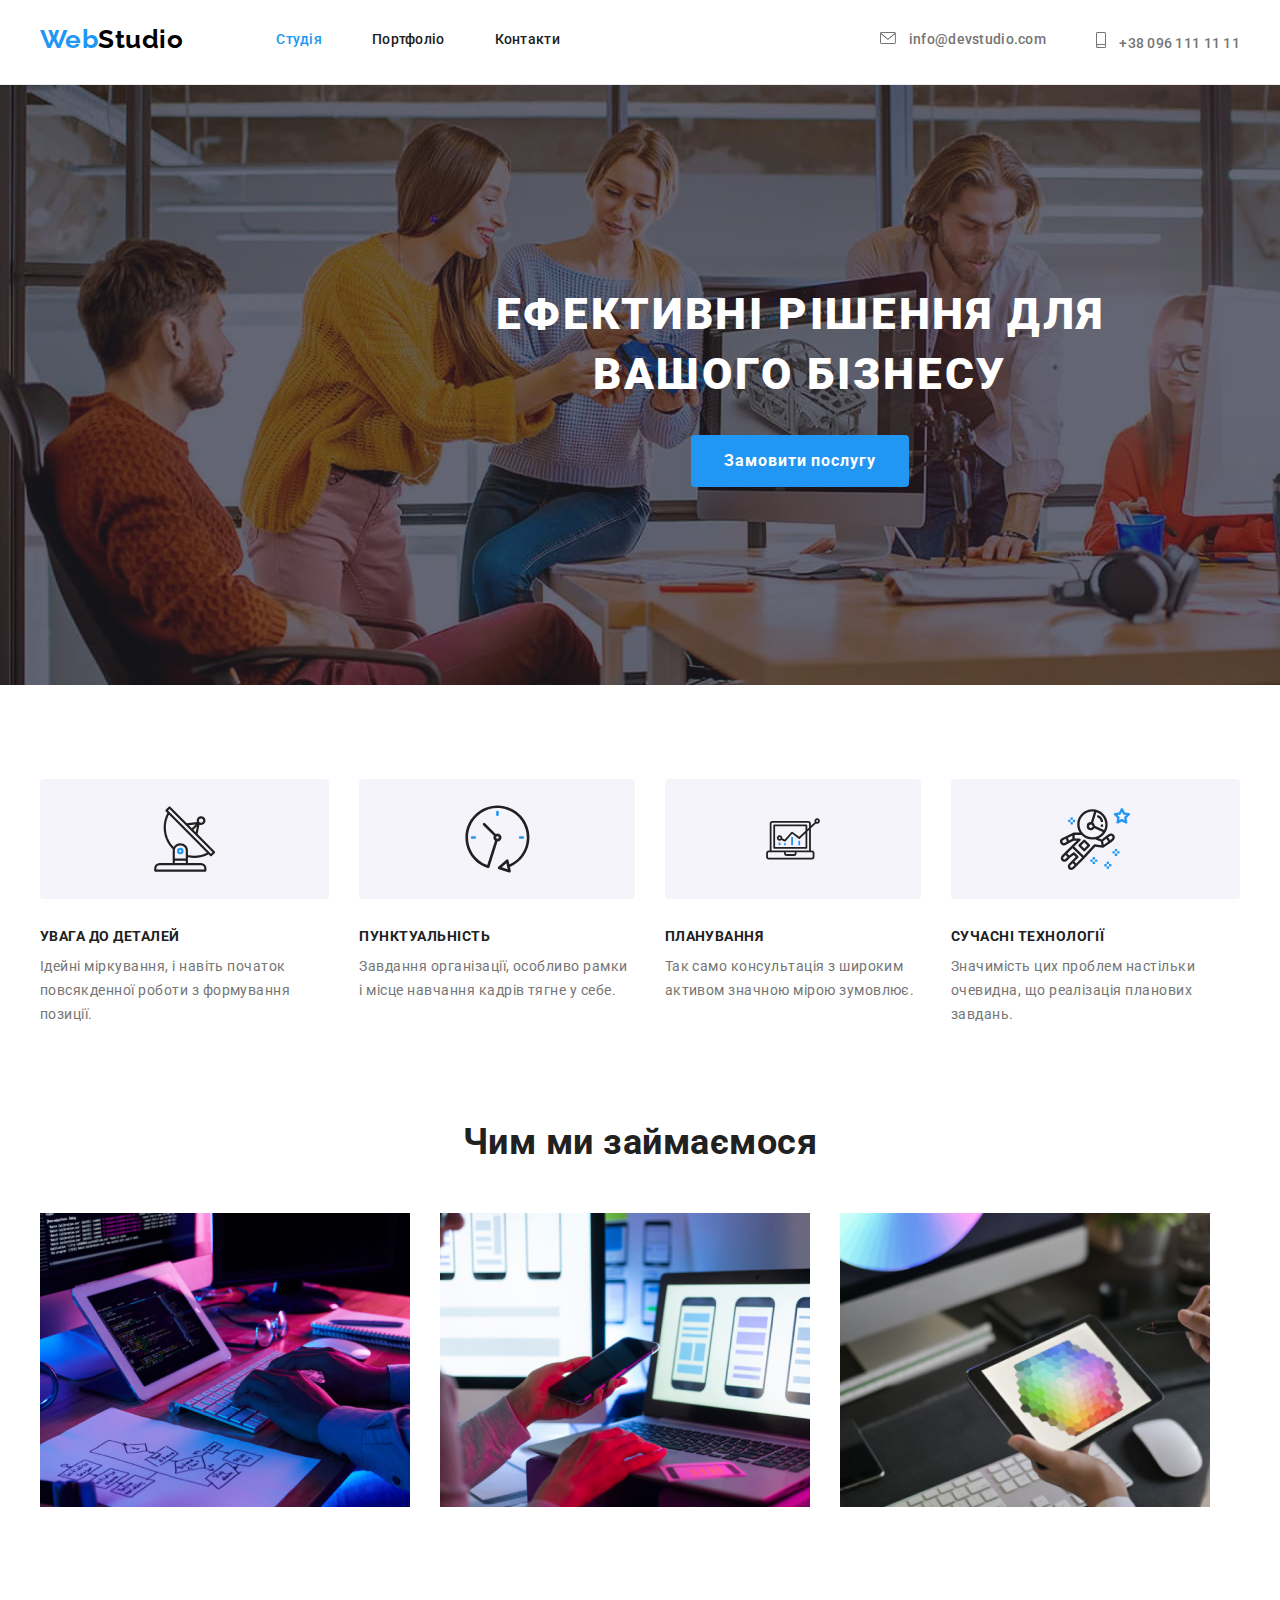
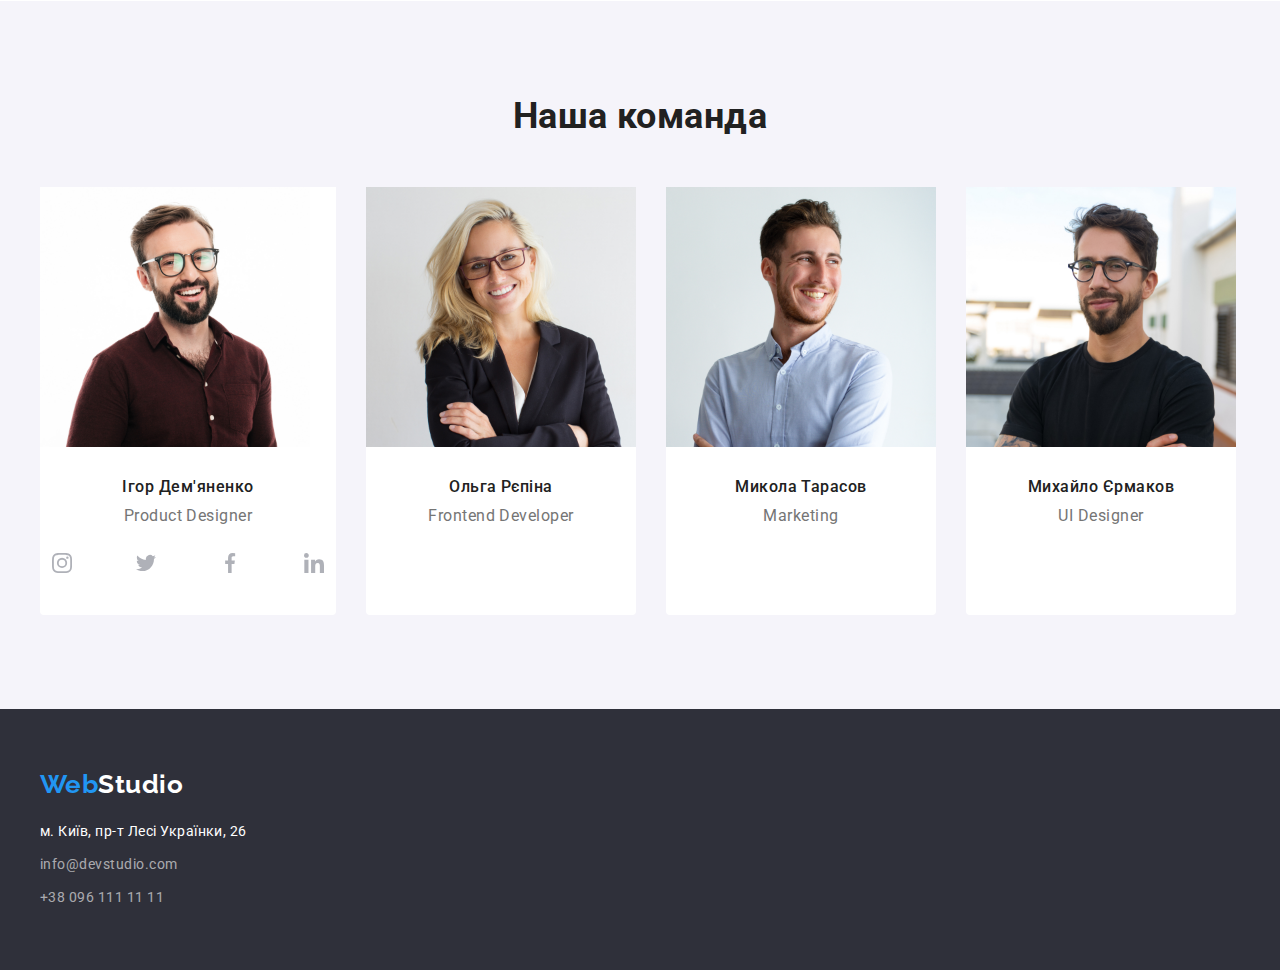
==== index.html @ 39569b44 "Дз 4" ====
<!DOCTYPE html>
<html lang="uk">
<head>
    <meta charset="UTF-8">
    <meta http-equiv="X-UA-Compatible" content="IE=edge">
    <meta name="viewport" content="width=device-width>, initial-scale=1.0">
    <title>WebStudio</title>
    <link href="https://fonts.googleapis.com/css2?family=Raleway:wght@700&family=Roboto:wght@400;500;700;900&display=swap"
        rel="stylesheet">
    <link rel="stylesheet" href="https://cdnjs.cloudflare.com/ajax/libs/modern-normalize/1.1.0/modern-normalize.min.css">
    <link rel="stylesheet" href="./css/styles.css">
</head>
<body>
    <header>
        <div class="container header-box">
            <nav class="nav">
            <a href="" class="logo">
                <span class="logo-title">Web</span>Studio</a>

            <ul class="site-nav">
                <li><a href="" class="link current">Студія</a></li>
                <li><a href="./portfolio.html" class="link">Портфоліо</a></li>
                <li><a href="" class="link">Контакти</a></li>
            </ul>
            </nav>

            <ul class="contacts-header">
            <li><a href="mailto:info@devstudio.com" class="link">
                <svg class="link-icon" width="16" height="12">
                    <use href="./images/icons.svg#icon-envelope"></use>
                </svg>
                info@devstudio.com</a></li>
            <li><a href="tel:+380961111111" class="link">
                <svg class="link-icon" width="10" height="16">
                    <use href="./images/icons.svg#icon-smartphone"></use>
                </svg>
                +38 096 111 11 11</a></li>
            </ul>
        </div>
    </header>

    <main>
    <section class="hero-section">
            <div class="overlay">
                <h1 class="hero-title">Ефективні рішення для вашого бізнесу</h1>
                <button type="button" class="hero-button">Замовити послугу</button>
            </div>
    </section>

    <section class="section-advantages">
        <div class="container">
            <h2 class="visually-hidden">Наші переваги</h2>
            <ul>
                <li>
                    <div class="advantages-icon">
                        <svg width="65.32" height="70">
                            <use href="./images/icons.svg#icon-antenna"></use>
                        </svg>
                    </div>
                    <h3>УВАГА ДО ДЕТАЛЕЙ</h3>
                    <p>
                        Ідейні міркування, і навіть початок повсякденної роботи з формування позиції.
                    </p>
                </li>
                <li>
                    <div class="advantages-icon">
                        <svg width="66.96" height="70">
                            <use href="./images/icons.svg#icon-clock"></use>
                        </svg>
                    </div>
                    <h3>ПУНКТУАЛЬНІСТЬ</h3>
                    <p>
                        Завдання організації, особливо рамки і місце навчання кадрів тягне у себе.
                    </p>
                </li>
                <li>
                    <div class="advantages-icon">
                        <svg width="70" height="53.69">
                            <use href="./images/icons.svg#icon-diagram"></use>
                        </svg>
                    </div>
                    <h3>ПЛАНУВАННЯ</h3>
                    <p>
                        Так само консультація з широким активом значною мірою зумовлює.
                    </p>
                </li>
                <li>
                    <div class="advantages-icon">
                        <svg width="70" height="70">
                            <use href="./images/icons.svg#icon-astronaut"></use>
                        </svg>
                    </div>
                    <h3>СУЧАСНІ ТЕХНОЛОГІЇ</h3>
                    <p>
                        Значимість цих проблем настільки очевидна, що реалізація планових завдань.
                    </p>
                </li>
            </ul>
        </div>
    </section>

    <section class="section-work">
        <div class="container">
            <h2>Чим ми займаємося</h2>
            <ul>
                <li>
                    <a href=""><img src="./images/box-1.jpg" alt="Загальне фото" width="370" height="294" /></a>
                </li>
                <li>
                    <a href=""><img src="./images/box-2.jpg" alt="Загальне фото" width="370" height="294" /></a>
                </li>
                <li>
                    <a href=""><img src="./images/box-3.jpg" alt="Загальне фото" width="370" height="294" /></a>
                </li>
            </ul> 
        </div>
    </section>

    <section class="staff-section">
        <div class="container">
            <h2>Наша команда</h2>
            <ul>
                <li class="card">
                <img src="./images/product-designer.jpg" alt="Product designer" width="270" height="260" />
                <div class="card-description">
                    <h3>Ігор Дем'яненко</h3>
                    <p>
                        Product Designer
                    </p>
                    <ul class="net-list">
                        <li class="net-item">
                            <a href="" class="net-link">
                                <svg class="net-icon" width="20" height="20">
                                    <use href="./images/icons.svg#icon-instagram"></use>
                                </svg>
                            </a>
                        </li>
                        <li class="net-item">
                            <a href="" class="net-link">
                                <svg class="net-icon" width="20" height="20">
                                    <use href="./images/icons.svg#icon-twitter"></use>
                                </svg>
                            </a>
                        </li>
                        <li class="net-item">
                            <a href="" class="net-link">
                                <svg class="net-icon" width="20" height="20">
                                    <use href="./images/icons.svg#icon-facebook"></use>
                                </svg>
                            </a>
                        </li>
                        <li class="net-item">
                            <a href="" class="net-link">
                                <svg class="net-icon" width="20" height="20">
                                    <use href="./images/icons.svg#icon-linkedin"></use>
                                </svg>
                            </a>
                        </li>
                    </ul>
                </div>
                </li>
                <li class="card">
                    <img src="./images/frontend-developer.jpg" alt="Frontend developer" width="270" height="260" />
                    <div class="card-description">
                        <h3>Ольга Рєпіна</h3>
                        <p>
                            Frontend Developer
                        </p>
                    </div>
                </li>
                <li class="card">
                    <img src="./images/marketing.jpg" alt="Marketing employee" width="270" height="260" />
                    <div class="card-description">
                        <h3>Микола Тарасов</h3>
                        <p>
                            Marketing
                        </p>
                    </div>
                </li>
                <li class="card">
                    <img src="./images/ui-designer.jpg" alt="UI designer" width="270" height="260" />
                    <div class="card-description">
                        <h3>Михайло Єрмаков</h3>
                        <p>
                            UI Designer
                        </p>
                    </div>
                </li>
            </ul>
        </div>
    </section>
    </main>

    <footer>
        <div class="container">
            <a href="" class="logo">
                <span class="logo-title">Web</span><span class="logo-footer">Studio</span></a>
            <address>
                <ul class="address-footer">
                <li class="address">
                    <a href="https://goo.gl/maps/CPtrU1FHBa2aNyZL9" target="_blank" rel="noopener noreferrer nofollow">м. Київ, пр-т Лесі
                    Українки, 26</a>
                </li>
                <li class="contacts-footer">
                    <a href="mailto:info@devstudio.com" class="link">info@devstudio.com</a>
                </li>
                <li class="contacts-footer">
                    <a href="tel:+380961111111" class="link">+38 096 111 11 11</a>
                </li>
                </ul>
            </address>
        </div>
    </footer>
</body>
</html>
---- css/styles.css ----
:root {
    --primary-text-color: #757575;
    --title-text-color: #212121;
    --accent-color: #2196F3;
    --primary-bg-color: #F5F5F5;
    --secondary-bg-color: #F5F4FA;
    --hero-footer-bg-color: #2F303A;
    --contacts-footer-color: rgba(255, 255, 255, 0.6);
    --header-bg-color: #fff;
    --logo-color: #000;
}

body {
    color: var(--primary-text-color);
    font-family: Roboto, sans-serif;
    letter-spacing: 0.03em;
}

h1,
h2,
h3,
h4,
p,
ul {
    padding: 0;
    margin: 0;
}

header {
    background-color: var(--header-bg-color);
    border-bottom: 1px solid #ECECEC;
}

.container {
    width: 1200px;
    margin-left: auto;
    margin-right: auto;
}

.header-box {
    display: flex;
    justify-content: space-between;
}

.nav {
    display: flex;
}

.logo {
    display: block;
    padding-top: 24px;
    padding-bottom: 25px;
    margin-right: 93px;

    color: var(--logo-color);
    font-family: Raleway, sans-serif;
    font-weight: 700;
    font-size: 26px;
    line-height: 1.19;
}

.site-nav {
    display: flex;
}

.site-nav li:not(:last-child) {
    margin-right: 50px;
}

.contacts-header {
    display: flex;
}

.contacts-header li:not(:last-child) {
    margin-right: 50px;
}

.logo .logo-title {
    color: var(--accent-color);
}

.logo .logo-footer {
    color: var(--header-bg-color);
}

ul {
    list-style: none;
}

.site-nav a {
    display: block;
    padding-top: 32px;
    padding-bottom: 32px;

    color: var(--title-text-color);
    font-weight: 500;
    font-size: 14px;
    line-height: 1.14;
    letter-spacing: 0.02em;
}

.site-nav .link:hover,
.site-nav .link:focus,
.contacts-header .link:hover,
.contacts-header .link:focus,
.contacts-footer .link:hover,
.contacts-footer .link:focus {
    color: var(--accent-color);
}

.site-nav .link.current {
    color: var(--accent-color);
}

.contacts-footer .link {
    color: var(--contacts-footer-color);
    font-size: 14px;
    line-height: 1.71;
}

.contacts-header a {
    display: block;
    padding-top: 32px;
    padding-bottom: 32px;

    color: var(--primary-text-color);
    font-weight: 500;
    font-size: 14px;
    line-height: 1.14;
    letter-spacing: 0.02em;
}

.link-icon {
    margin-right: 10px;
    fill: var(--primary-text-color);
}

.link-icon:hover,
.link-icon:focus {
    fill: var(--accent-color);
}

.overlay {
    width: 1600px;
    height: 600px;
    padding-top: 200px;
    padding-bottom: 200px;
    margin-left: auto;
    margin-right: auto;
    background-color: #C4C4C4;
    background-image: linear-gradient(
            rgba(47, 48, 58, 0.4),
            rgba(47, 48, 58, 0.4)
            ),
            url("../images/hero.jpg");

    background-repeat: no-repeat;
    background-position: center;
    background-size: cover;
}

.hero-title {
    width: 696px;
    justify-content: center;
    margin-left: auto;
    margin-right: auto;
    margin-bottom: 30px;

    color: var(--header-bg-color);
    font-weight: 900;
    font-size: 44px;
    line-height: 1.36;
    text-align: center;
    letter-spacing: 0.06em;
    text-transform: uppercase;
}

footer {
    background-color: var(--hero-footer-bg-color);
}

.hero-button {
    display: block;
    min-width: 216px;
    padding: 10px 32px;
    border-radius: 4px;
    border: 1px solid transparent;
    margin: auto;

    color: var(--header-bg-color);
    background-color: var(--accent-color);
    font-weight: 700;
    font-size: 16px;
    line-height: 1.88;
    align-items: center;
    text-align: center;
    letter-spacing: 0.06em;
    cursor: pointer;
}

h2,
h3 {
    color: var(--title-text-color);
}

.section-advantages ul {
    display: flex;
}

.section-advantages {
    padding-top: 94px;
    padding-bottom: 94px;
    background-color: var(--header-bg-color);
}

.section-advantages li:not(:last-child) {
    margin-right: 30px;
}

.advantages-icon {
    display: flex;
    justify-content: center;
    align-items: center;
    width: 100%;
    height: 120px;
    margin-bottom: 30px;
    border-radius: 4px;
    background-color: var(--secondary-bg-color);
}

.section-advantages h3 {
    margin-bottom: 10px;

    font-weight: 700;
    font-size: 14px;
    line-height: 1.14;
    text-transform: uppercase;
}

.section-advantages p {
    font-size: 14px;
    line-height: 1.71;
}

.visually-hidden {
    position: absolute;
    white-space: nowrap;
    width: 1px;
    height: 1px;
    overflow: hidden;
    border: 0;
    padding: 0;
    clip: rect(0 0 0 0);
    clip-path: inset(50%);
    margin: -1px;
}

img {
    display: block;
    max-width: 100%;
    height: auto;
}

.section-work ul {
    display: flex;
}

.section-work h2,
.staff-section h2 {
    margin-bottom: 50px;

    font-weight: 700;
    font-size: 36px;
    line-height: 1.17;
    text-align: center;
}

.section-work li:not(:last-child) {
    margin-right: 30px;
}

.section-work {
    padding-bottom: 94px;
}

.section-work {
    background-color: var(--header-bg-color);
}

.staff-section {
    padding-top: 94px;
    padding-bottom: 94px;
    background-color: var(--secondary-bg-color);
}

.staff-section ul {
    display: flex;
}

.staff-section li:not(:last-child) {
    margin-right: 30px;
}

.card-description {
    padding-top: 30px;
    padding-bottom: 30px;
}

.staff-section h3 {
    margin-bottom: 10px;

    font-weight: 500;
    font-size: 16px;
    line-height: 1.19;
    text-align: center;
}

.staff-section p {
    margin-bottom: 16px;
    font-size: 16px;
    line-height: 1.19;
    text-align: center;
}

.net-list {
    display: flex;
    justify-content: center;
    margin-right: 0;
    gap: 10px;
}

.net-link {
    width: 44px;
    height: 44px;
    display: flex;
    align-items: center;
    justify-content: center;
    border-radius: 50%;
    background-color: var(--header-bg-color);
}

.net-icon {
    fill: #AFB1B8;
}

footer {
    padding-top: 60px;
    padding-bottom: 60px;
}

footer a.logo {
    margin-bottom: 20px;
    padding: 0;
}

.address-footer li:not(:last-child) {
    margin-bottom: 9px;
}

.card {
    border-radius: 0px 0px 4px 4px;
    background-color: var(--header-bg-color);
}

.portfolio {
    padding-top: 94px;
    padding-bottom: 94px;
    
    background-color: var(--header-bg-color);
}

button {
    display: block;
    border-radius: 4px;
    border: 1px solid transparent;
    padding: 6px 22px;

    color: var(--title-text-color);
    background-color: var(--secondary-bg-color);
    font-family: inherit;
    font-weight: 500;
    font-size: 16px;
    line-height: 1.63;
    text-align: center;
    cursor: pointer;
}

button:hover,
button:focus {
    color: var(--header-bg-color);
    background-color: var(--accent-color);
}

.buttons-list {
    display: flex;
    justify-content: center;
    margin-bottom: 50px;
}

.buttons-list li:not(:last-child) {
    margin-right: 8px;
}

.works-list {
    display: flex;
    flex-wrap: wrap;
}

.portfolio .card {
    margin-right: 30px;
    margin-bottom: 30px;
    border: 1px solid #EEEEEE;
}

.portfolio .card:nth-child(3n) {
    margin-right: 0;
}

.portfolio .card:nth-last-child(-n + 3) {
    margin-bottom: 0;
}

.works-description {
    padding: 20px 24px;
}

.portfolio h2 {
    margin-bottom: 4px;

    font-weight: 700;
    font-size: 18px;
    line-height: 2;
    letter-spacing: 0.06em;
}

.portfolio p {
    color: var(--primary-text-color);
    font-size: 16px;
    line-height: 1.88;
}

address {
    font-style: normal;
}

.address a {
    color: var(--header-bg-color);
    font-size: 14px;
    line-height: 1.71;
}

a {
    text-decoration: none;
}
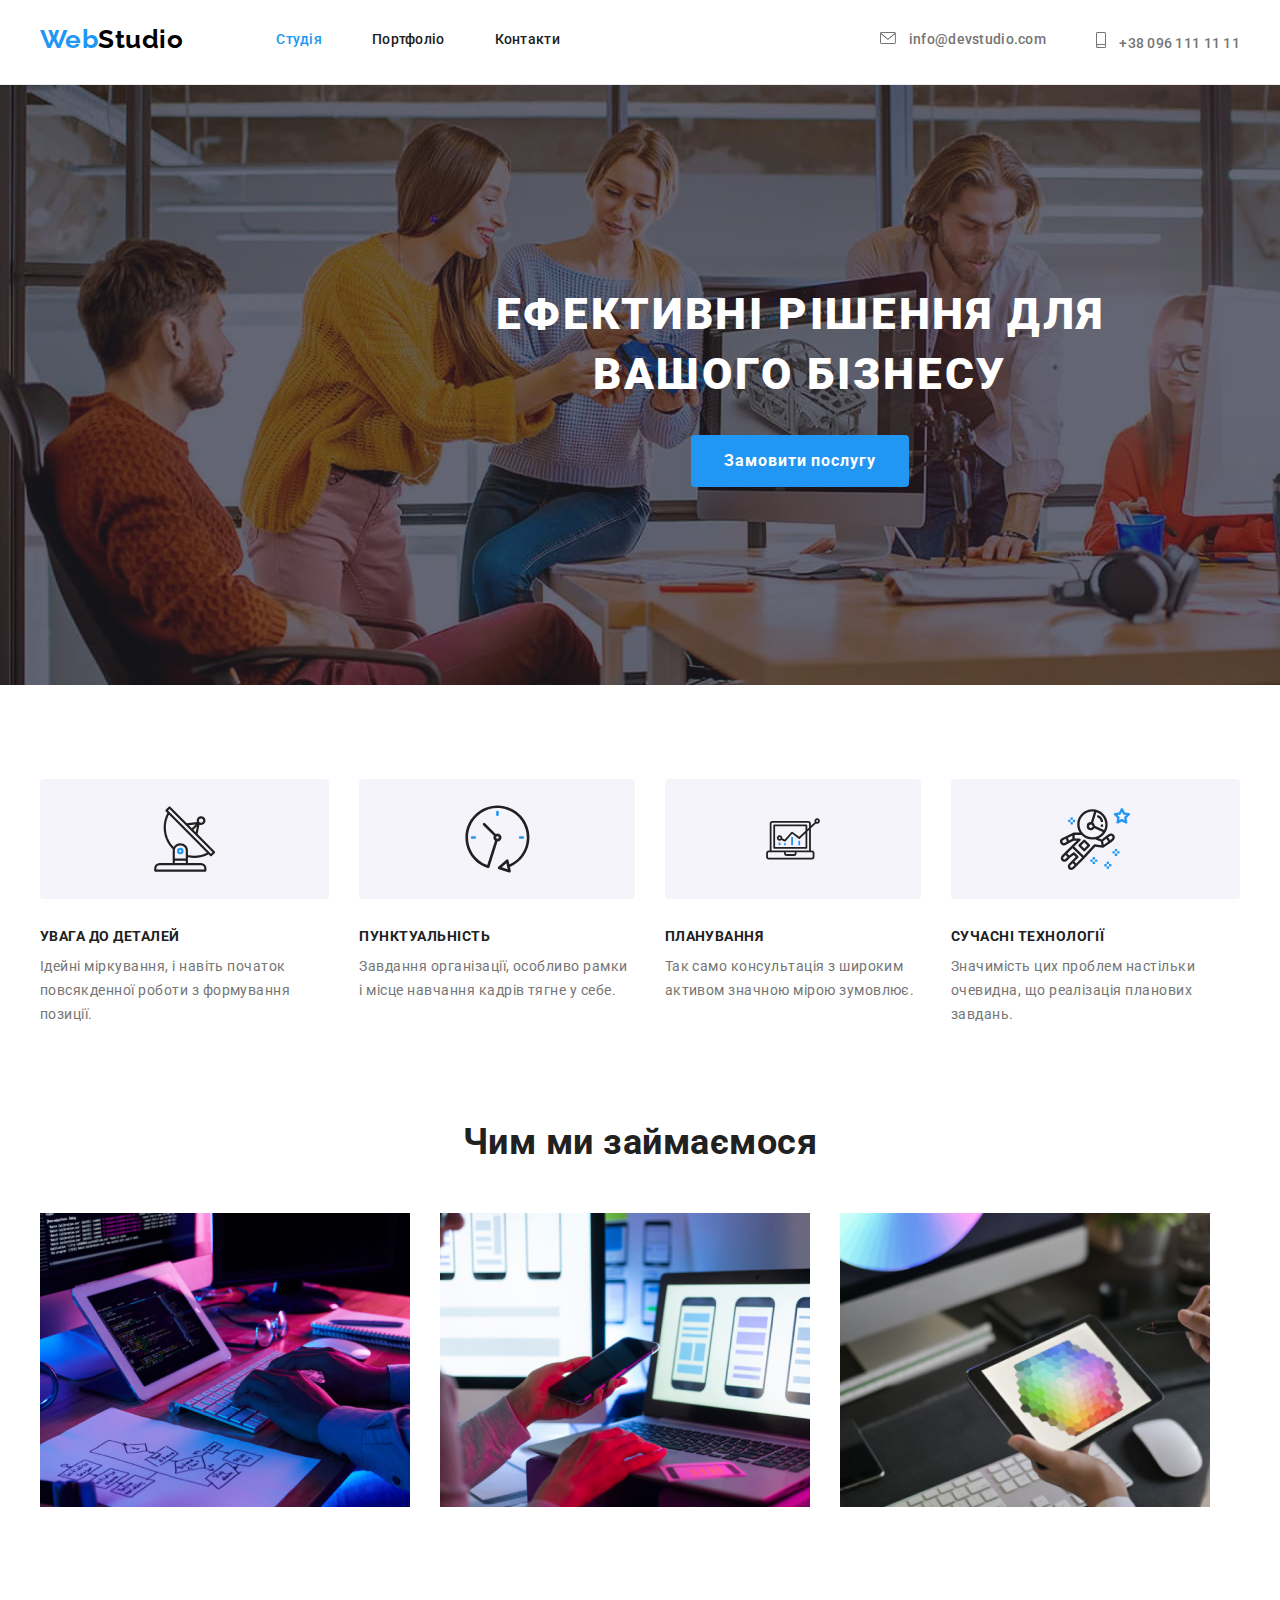
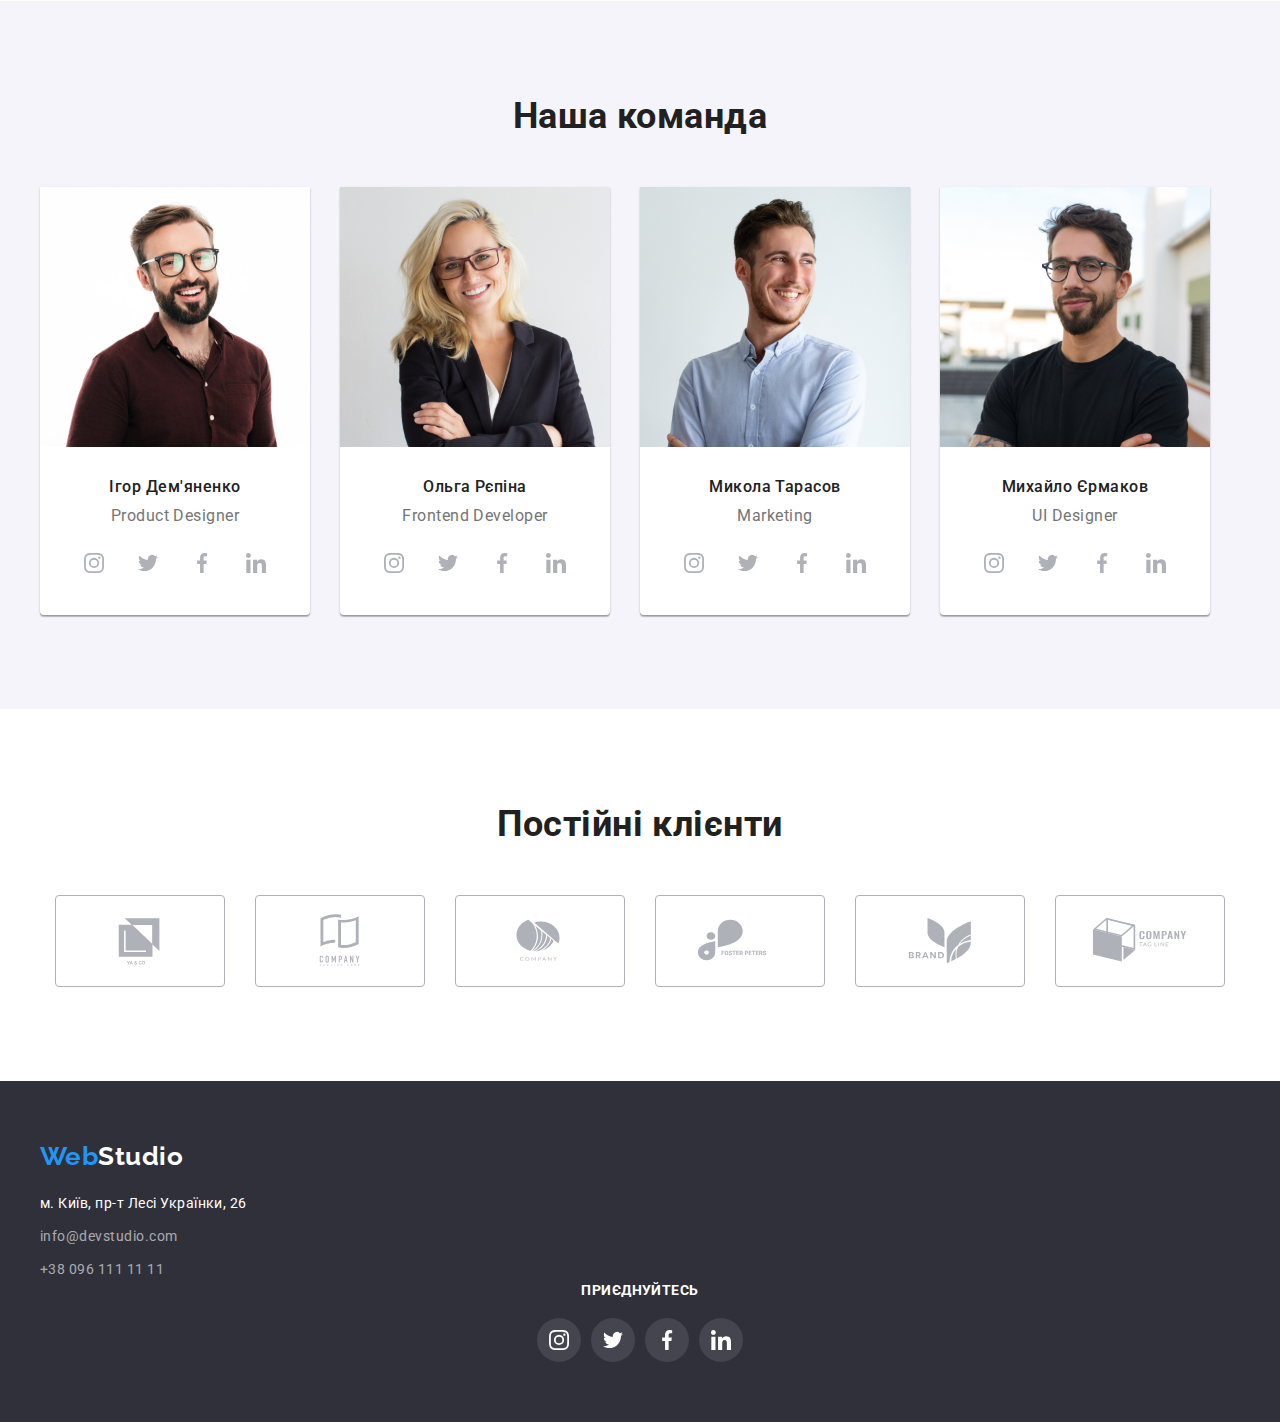
==== commit d9f50b05: "Дз 4" ====
--- a/index.html
+++ b/index.html
@@ -119,7 +119,7 @@
     <section class="staff-section">
         <div class="container">
             <h2>Наша команда</h2>
-            <ul>
+            <ul class="staff-list">
                 <li class="card">
                 <img src="./images/product-designer.jpg" alt="Product designer" width="270" height="260" />
                 <div class="card-description">
@@ -166,6 +166,36 @@
                         <p>
                             Frontend Developer
                         </p>
+                        <ul class="net-list">
+                            <li class="net-item">
+                                <a href="" class="net-link">
+                                    <svg class="net-icon" width="20" height="20">
+                                        <use href="./images/icons.svg#icon-instagram"></use>
+                                    </svg>
+                                </a>
+                            </li>
+                            <li class="net-item">
+                                <a href="" class="net-link">
+                                    <svg class="net-icon" width="20" height="20">
+                                        <use href="./images/icons.svg#icon-twitter"></use>
+                                    </svg>
+                                </a>
+                            </li>
+                            <li class="net-item">
+                                <a href="" class="net-link">
+                                    <svg class="net-icon" width="20" height="20">
+                                        <use href="./images/icons.svg#icon-facebook"></use>
+                                    </svg>
+                                </a>
+                            </li>
+                            <li class="net-item">
+                                <a href="" class="net-link">
+                                    <svg class="net-icon" width="20" height="20">
+                                        <use href="./images/icons.svg#icon-linkedin"></use>
+                                    </svg>
+                                </a>
+                            </li>
+                        </ul>
                     </div>
                 </li>
                 <li class="card">
@@ -175,6 +205,36 @@
                         <p>
                             Marketing
                         </p>
+                        <ul class="net-list">
+                            <li class="net-item">
+                                <a href="" class="net-link">
+                                    <svg class="net-icon" width="20" height="20">
+                                        <use href="./images/icons.svg#icon-instagram"></use>
+                                    </svg>
+                                </a>
+                            </li>
+                            <li class="net-item">
+                                <a href="" class="net-link">
+                                    <svg class="net-icon" width="20" height="20">
+                                        <use href="./images/icons.svg#icon-twitter"></use>
+                                    </svg>
+                                </a>
+                            </li>
+                            <li class="net-item">
+                                <a href="" class="net-link">
+                                    <svg class="net-icon" width="20" height="20">
+                                        <use href="./images/icons.svg#icon-facebook"></use>
+                                    </svg>
+                                </a>
+                            </li>
+                            <li class="net-item">
+                                <a href="" class="net-link">
+                                    <svg class="net-icon" width="20" height="20">
+                                        <use href="./images/icons.svg#icon-linkedin"></use>
+                                    </svg>
+                                </a>
+                            </li>
+                        </ul>
                     </div>
                 </li>
                 <li class="card">
@@ -184,7 +244,87 @@
                         <p>
                             UI Designer
                         </p>
-                    </div>
+                        <ul class="net-list">
+                            <li class="net-item">
+                                <a href="" class="net-link">
+                                    <svg class="net-icon" width="20" height="20">
+                                        <use href="./images/icons.svg#icon-instagram"></use>
+                                    </svg>
+                                </a>
+                            </li>
+                            <li class="net-item">
+                                <a href="" class="net-link">
+                                    <svg class="net-icon" width="20" height="20">
+                                        <use href="./images/icons.svg#icon-twitter"></use>
+                                    </svg>
+                                </a>
+                            </li>
+                            <li class="net-item">
+                                <a href="" class="net-link">
+                                    <svg class="net-icon" width="20" height="20">
+                                        <use href="./images/icons.svg#icon-facebook"></use>
+                                    </svg>
+                                </a>
+                            </li>
+                            <li class="net-item">
+                                <a href="" class="net-link">
+                                    <svg class="net-icon" width="20" height="20">
+                                        <use href="./images/icons.svg#icon-linkedin"></use>
+                                    </svg>
+                                </a>
+                            </li>
+                        </ul>
+                    </div>
+                </li>
+            </ul>
+        </div>
+    </section>
+
+    <section class="section-clients">
+        <div class="container">
+            <h2>Постійні клієнти</h2>
+            <ul class="clients-list">
+                <li class="clients-item">
+                    <a href="" class="clients-link">
+                        <svg class="clients-icon" width="106" height="60">
+                            <use href="./images/icons.svg#icon-logo-1"></use>
+                        </svg>
+                    </a>
+                </li>
+                <li class="clients-item">
+                    <a href="" class="clients-link">
+                        <svg class="clients-icon" width="106" height="60">
+                            <use href="./images/icons.svg#icon-logo-2"></use>
+                        </svg>
+                    </a>
+                </li>
+                <li class="clients-item">
+                    <a href="" class="clients-link">
+                        <svg class="clients-icon" width="106" height="60">
+                            <use href="./images/icons.svg#icon-logo-3"></use>
+                        </svg>
+                    </a>
+                </li>
+                <li class="clients-item">
+                    <a href="" class="clients-link">
+                        <svg class="clients-icon" width="106" height="60">
+                            <use href="./images/icons.svg#icon-logo-4"></use>
+                        </svg>
+                    </a>
+                </li>
+                <li class="clients-item">
+                    <a href="" class="clients-link">
+                        <svg class="clients-icon" width="106" height="60">
+                            <use href="./images/icons.svg#icon-logo-5"></use>
+                        </svg>
+                    </a>
+                </li>
+                <li class="clients-item">
+                    <a href="" class="clients-link">
+                        <svg class="clients-icon" width="106" height="60">
+                            <use href="./images/icons.svg#icon-logo-6"></use>
+                        </svg>
+                    </a>
                 </li>
             </ul>
         </div>
@@ -209,6 +349,38 @@
                 </li>
                 </ul>
             </address>
+
+            <span class="connect">приєднуйтесь</span>
+            <ul class="footer-net-list">
+                <li class="footer-net-item">
+                    <a href="" class="footer-net-link">
+                        <svg class="footer-net-icon" width="20" height="20">
+                            <use href="./images/icons.svg#icon-instagram"></use>
+                        </svg>
+                    </a>
+                </li>
+                <li class="footer-net-item">
+                    <a href="" class="footer-net-link">
+                        <svg class="footer-net-icon" width="20" height="20">
+                            <use href="./images/icons.svg#icon-twitter"></use>
+                        </svg>
+                    </a>
+                </li>
+                <li class="footer-net-item">
+                    <a href="" class="footer-net-link">
+                        <svg class="footer-net-icon" width="20" height="20">
+                            <use href="./images/icons.svg#icon-facebook"></use>
+                        </svg>
+                    </a>
+                </li>
+                <li class="footer-net-item">
+                    <a href="" class="footer-net-link">
+                        <svg class="footer-net-icon" width="20" height="20">
+                            <use href="./images/icons.svg#icon-linkedin"></use>
+                        </svg>
+                    </a>
+                </li>
+            </ul>
         </div>
     </footer>
 </body>
--- a/css/styles.css
+++ b/css/styles.css
@@ -266,7 +266,8 @@
 }
 
 .section-work h2,
-.staff-section h2 {
+.staff-section h2,
+.section-clients h2 {
     margin-bottom: 50px;
 
     font-weight: 700;
@@ -279,7 +280,8 @@
     margin-right: 30px;
 }
 
-.section-work {
+.section-work,
+.staff-section {
     padding-bottom: 94px;
 }
 
@@ -293,12 +295,9 @@
     background-color: var(--secondary-bg-color);
 }
 
-.staff-section ul {
-    display: flex;
-}
-
-.staff-section li:not(:last-child) {
-    margin-right: 30px;
+.staff-list {
+    display: flex;
+    gap: 30px;
 }
 
 .card-description {
@@ -343,6 +342,52 @@
     fill: #AFB1B8;
 }
 
+.net-link:hover {
+    background-color: var(--accent-color);
+}
+
+.net-link:hover .net-icon {
+    fill: var(--header-bg-color);
+}
+
+.section-clients {
+    padding-top: 94px;
+    padding-bottom: 94px;
+}
+
+.clients-list {
+    display: flex;
+    justify-content: center;
+    gap: 30px;
+}
+
+.clients-item {
+    width: 170px;
+    height: 92px;
+}
+
+.clients-link {
+    width: 100%;
+    height: 100%;
+    border: 1px solid #AFB1B8;
+    display: flex;
+    align-items: center;
+    justify-content: center;
+    border-radius: 4px;
+}
+
+.clients-icon {
+    fill: #AFB1B8;
+}
+
+.clients-link:hover {
+    border: 1px solid var(--accent-color);
+}
+
+.clients-link:hover .clients-icon {
+    fill: var(--accent-color);
+}
+
 footer {
     padding-top: 60px;
     padding-bottom: 60px;
@@ -357,9 +402,48 @@
     margin-bottom: 9px;
 }
 
+.connect {
+    display: block;
+    display: flex;
+    justify-content: center;
+    align-items: center;
+    margin-bottom: 20px;
+    font-weight: 700;
+    font-size: 14px;
+    line-height: 16px;
+    text-transform: uppercase;
+    color: var(--header-bg-color);
+}
+
+.footer-net-list {
+    display: flex;
+    justify-content: center;
+    margin-right: 0;
+    gap: 10px;
+}
+
+.footer-net-link {
+    width: 44px;
+    height: 44px;
+    display: flex;
+    align-items: center;
+    justify-content: center;
+    border-radius: 50%;
+    background-color: rgba(255, 255, 255, 0.1);
+}
+
+.footer-net-icon {
+    fill: var(--header-bg-color);
+}
+
+.footer-net-link:hover {
+    background-color: var(--accent-color);
+}
+
 .card {
     border-radius: 0px 0px 4px 4px;
     background-color: var(--header-bg-color);
+    box-shadow: 0px 1px 3px rgba(0, 0, 0, 0.12), 0px 1px 1px rgba(0, 0, 0, 0.14), 0px 2px 1px rgba(0, 0, 0, 0.2);
 }
 
 .portfolio {
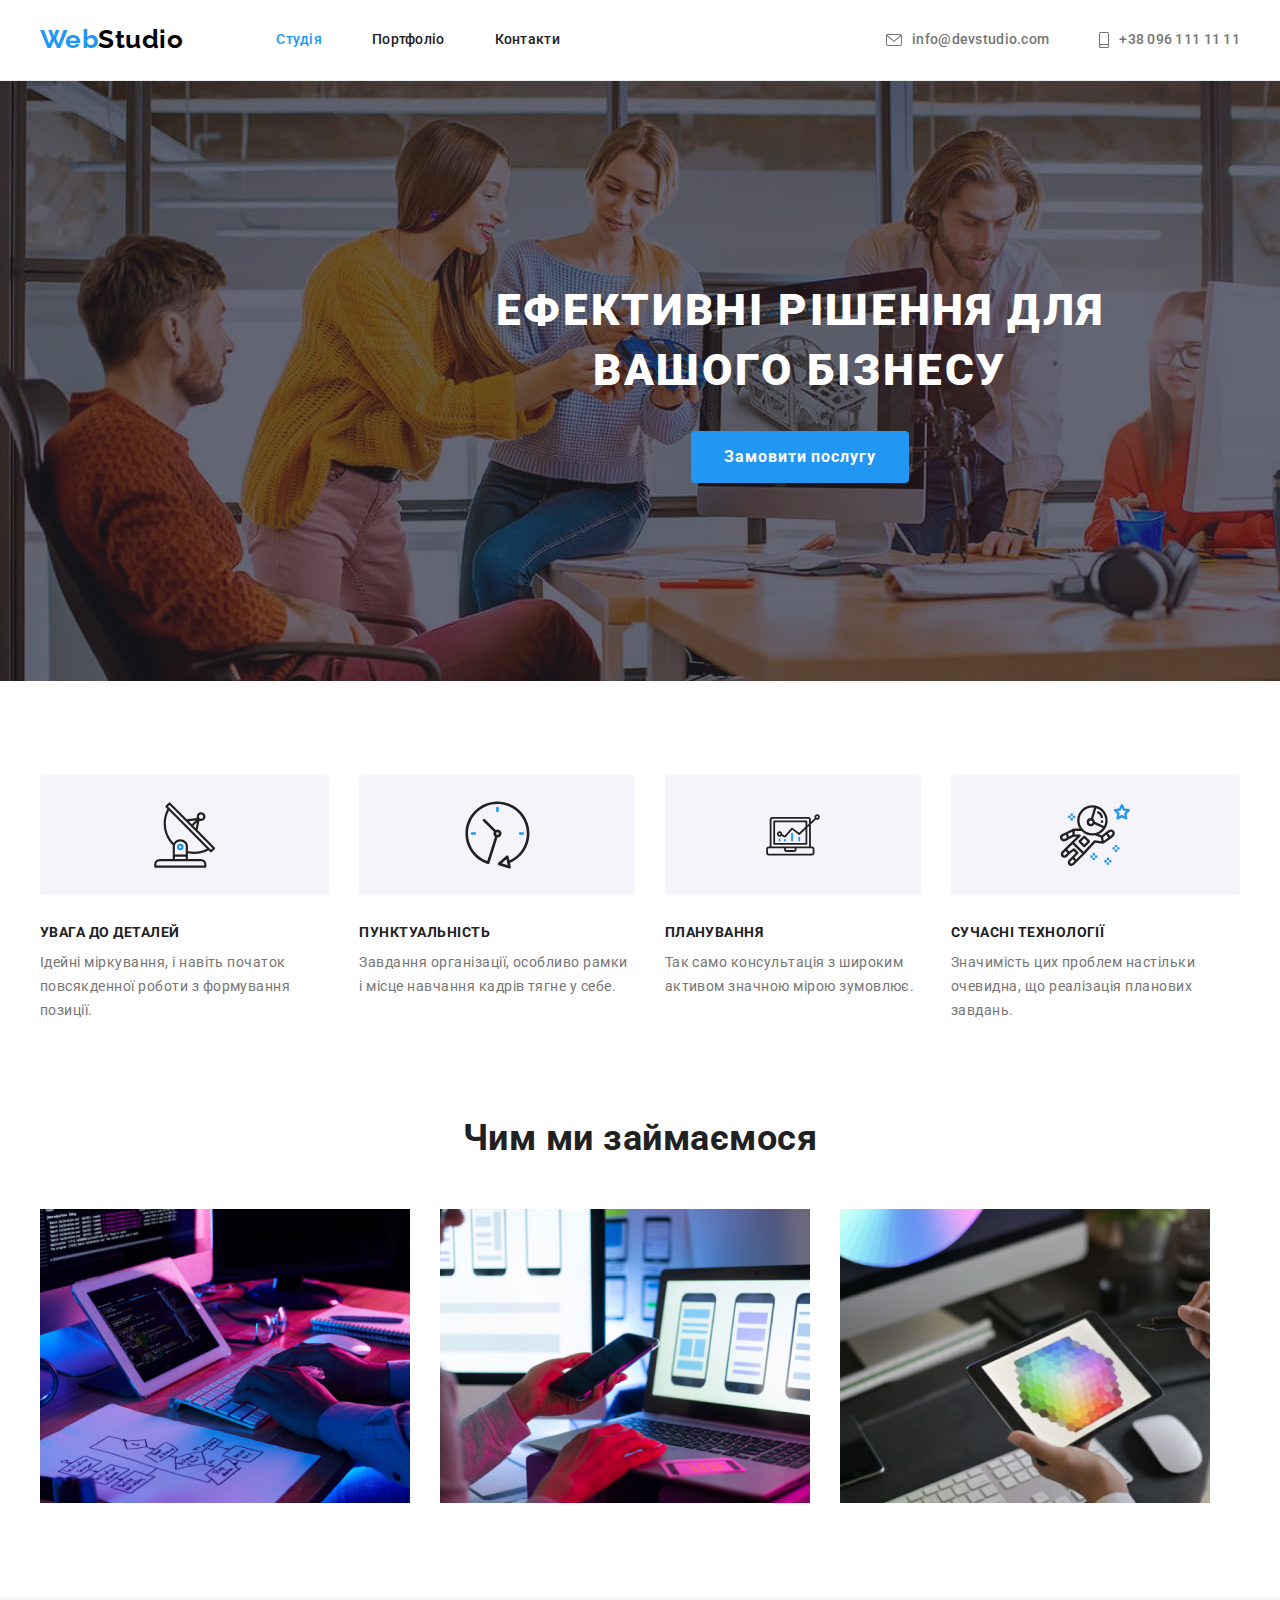
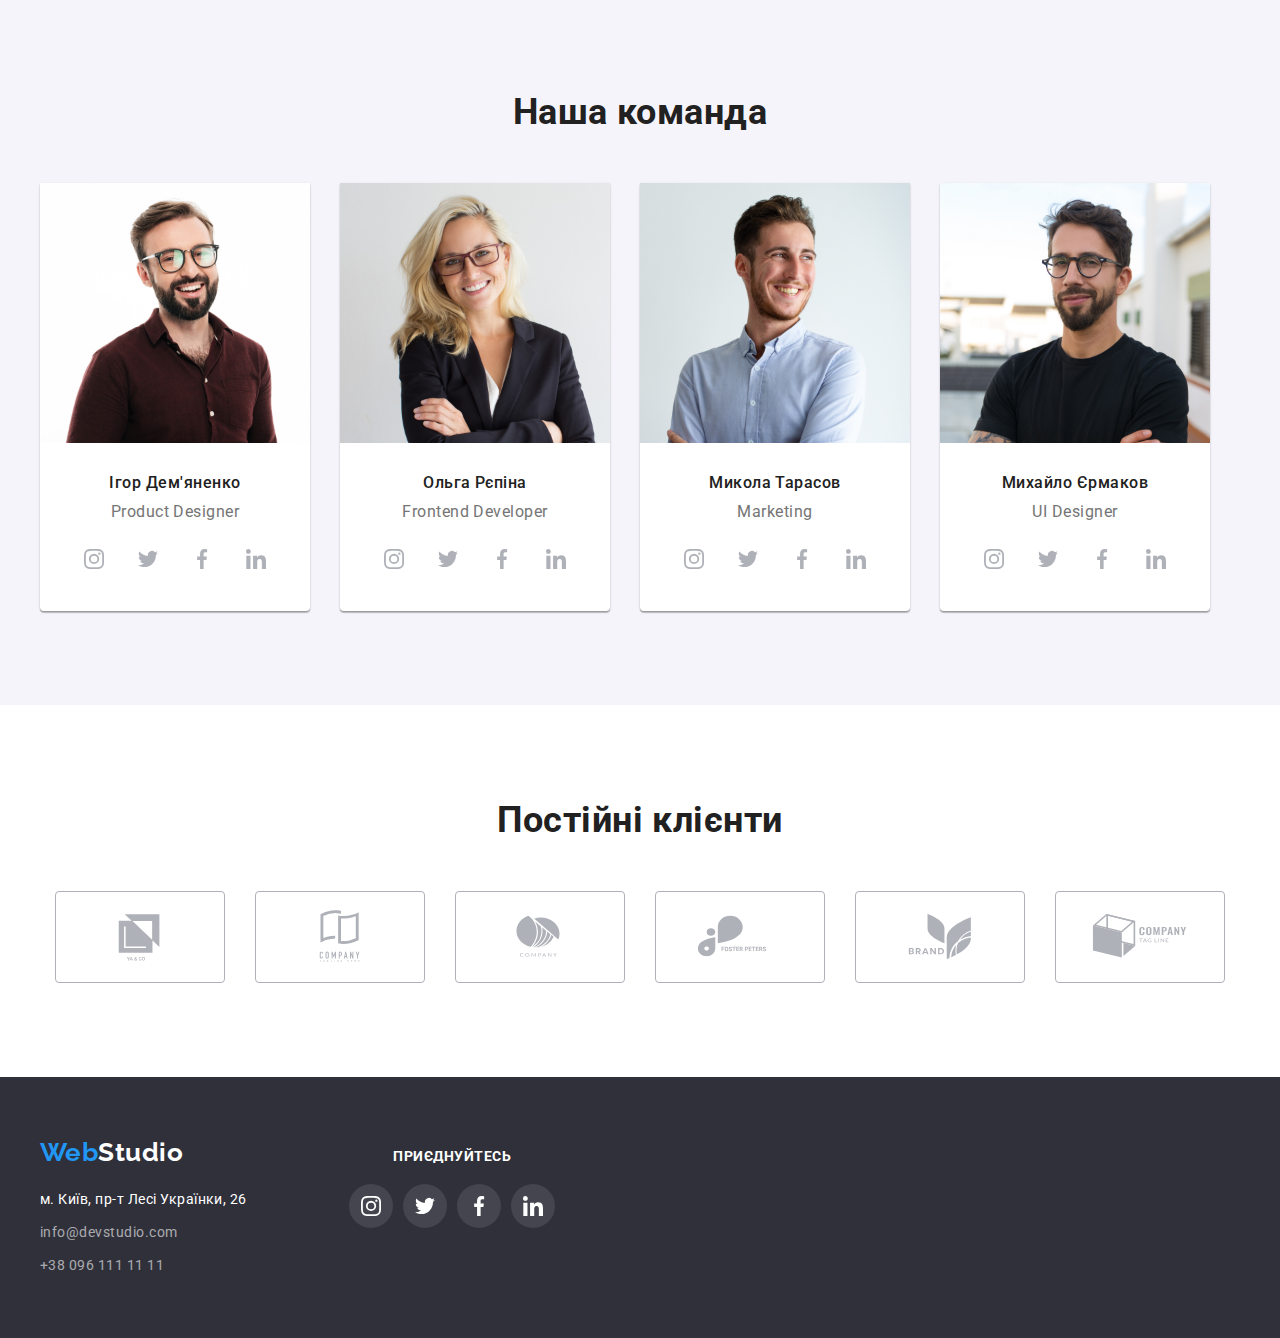
==== commit dbd650aa: "Дз 4" ====
--- a/index.html
+++ b/index.html
@@ -332,55 +332,58 @@
     </main>
 
     <footer>
-        <div class="container">
-            <a href="" class="logo">
-                <span class="logo-title">Web</span><span class="logo-footer">Studio</span></a>
-            <address>
-                <ul class="address-footer">
-                <li class="address">
-                    <a href="https://goo.gl/maps/CPtrU1FHBa2aNyZL9" target="_blank" rel="noopener noreferrer nofollow">м. Київ, пр-т Лесі
-                    Українки, 26</a>
-                </li>
-                <li class="contacts-footer">
-                    <a href="mailto:info@devstudio.com" class="link">info@devstudio.com</a>
-                </li>
-                <li class="contacts-footer">
-                    <a href="tel:+380961111111" class="link">+38 096 111 11 11</a>
-                </li>
+        <div class="container footer-wrapper">
+            <div class="address-box">
+                <a href="" class="logo">
+                    <span class="logo-title">Web</span><span class="logo-footer">Studio</span></a>
+                <address>
+                    <ul class="address-footer">
+                    <li class="address">
+                        <a href="https://goo.gl/maps/CPtrU1FHBa2aNyZL9" target="_blank" rel="noopener noreferrer nofollow">м. Київ, пр-т Лесі
+                        Українки, 26</a>
+                    </li>
+                    <li class="contacts-footer">
+                        <a href="mailto:info@devstudio.com" class="link">info@devstudio.com</a>
+                    </li>
+                    <li class="contacts-footer">
+                        <a href="tel:+380961111111" class="link">+38 096 111 11 11</a>
+                    </li>
+                    </ul>
+                </address>
+            </div>
+            <div class="social-box">
+                <span class="connect">приєднуйтесь</span>
+                <ul class="footer-net-list">
+                    <li class="footer-net-item">
+                        <a href="" class="footer-net-link">
+                            <svg class="footer-net-icon" width="20" height="20">
+                                <use href="./images/icons.svg#icon-instagram"></use>
+                            </svg>
+                        </a>
+                    </li>
+                    <li class="footer-net-item">
+                        <a href="" class="footer-net-link">
+                            <svg class="footer-net-icon" width="20" height="20">
+                                <use href="./images/icons.svg#icon-twitter"></use>
+                            </svg>
+                        </a>
+                    </li>
+                    <li class="footer-net-item">
+                        <a href="" class="footer-net-link">
+                            <svg class="footer-net-icon" width="20" height="20">
+                                <use href="./images/icons.svg#icon-facebook"></use>
+                            </svg>
+                        </a>
+                    </li>
+                    <li class="footer-net-item">
+                        <a href="" class="footer-net-link">
+                            <svg class="footer-net-icon" width="20" height="20">
+                                <use href="./images/icons.svg#icon-linkedin"></use>
+                            </svg>
+                        </a>
+                    </li>
                 </ul>
-            </address>
-
-            <span class="connect">приєднуйтесь</span>
-            <ul class="footer-net-list">
-                <li class="footer-net-item">
-                    <a href="" class="footer-net-link">
-                        <svg class="footer-net-icon" width="20" height="20">
-                            <use href="./images/icons.svg#icon-instagram"></use>
-                        </svg>
-                    </a>
-                </li>
-                <li class="footer-net-item">
-                    <a href="" class="footer-net-link">
-                        <svg class="footer-net-icon" width="20" height="20">
-                            <use href="./images/icons.svg#icon-twitter"></use>
-                        </svg>
-                    </a>
-                </li>
-                <li class="footer-net-item">
-                    <a href="" class="footer-net-link">
-                        <svg class="footer-net-icon" width="20" height="20">
-                            <use href="./images/icons.svg#icon-facebook"></use>
-                        </svg>
-                    </a>
-                </li>
-                <li class="footer-net-item">
-                    <a href="" class="footer-net-link">
-                        <svg class="footer-net-icon" width="20" height="20">
-                            <use href="./images/icons.svg#icon-linkedin"></use>
-                        </svg>
-                    </a>
-                </li>
-            </ul>
+            </div>
         </div>
     </footer>
 </body>
--- a/css/styles.css
+++ b/css/styles.css
@@ -119,7 +119,8 @@
 }
 
 .contacts-header a {
-    display: block;
+    display: flex;
+    align-items: center;
     padding-top: 32px;
     padding-bottom: 32px;
 
@@ -388,6 +389,12 @@
     fill: var(--accent-color);
 }
 
+.footer-wrapper {
+    display: flex;
+    gap: 73px;
+    align-items: baseline;
+}
+
 footer {
     padding-top: 60px;
     padding-bottom: 60px;
@@ -494,6 +501,11 @@
     margin-right: 30px;
     margin-bottom: 30px;
     border: 1px solid #EEEEEE;
+    box-shadow: none;
+}
+
+.portfolio .card:hover {
+    box-shadow: 0px 1px 1px rgba(0, 0, 0, 0.12), 0px 4px 4px rgba(0, 0, 0, 0.06), 1px 4px 6px rgba(0, 0, 0, 0.16);
 }
 
 .portfolio .card:nth-child(3n) {
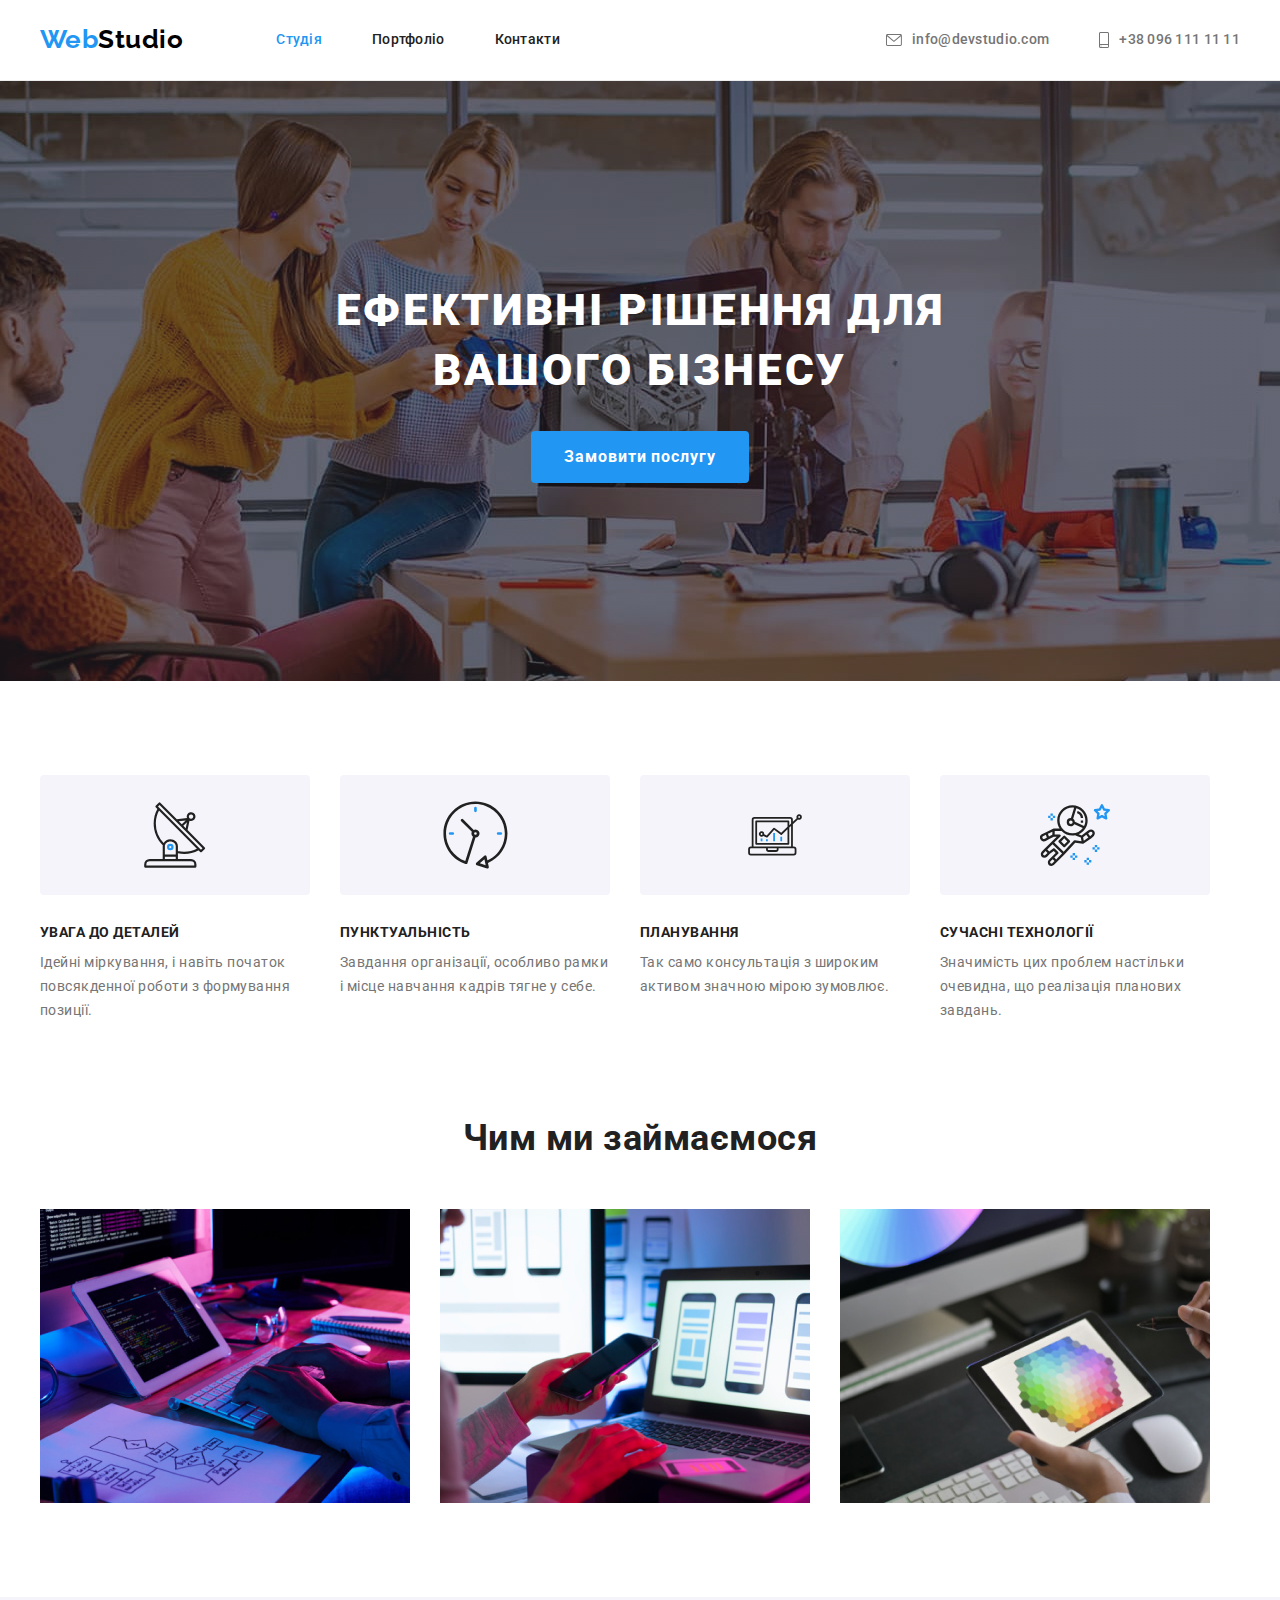
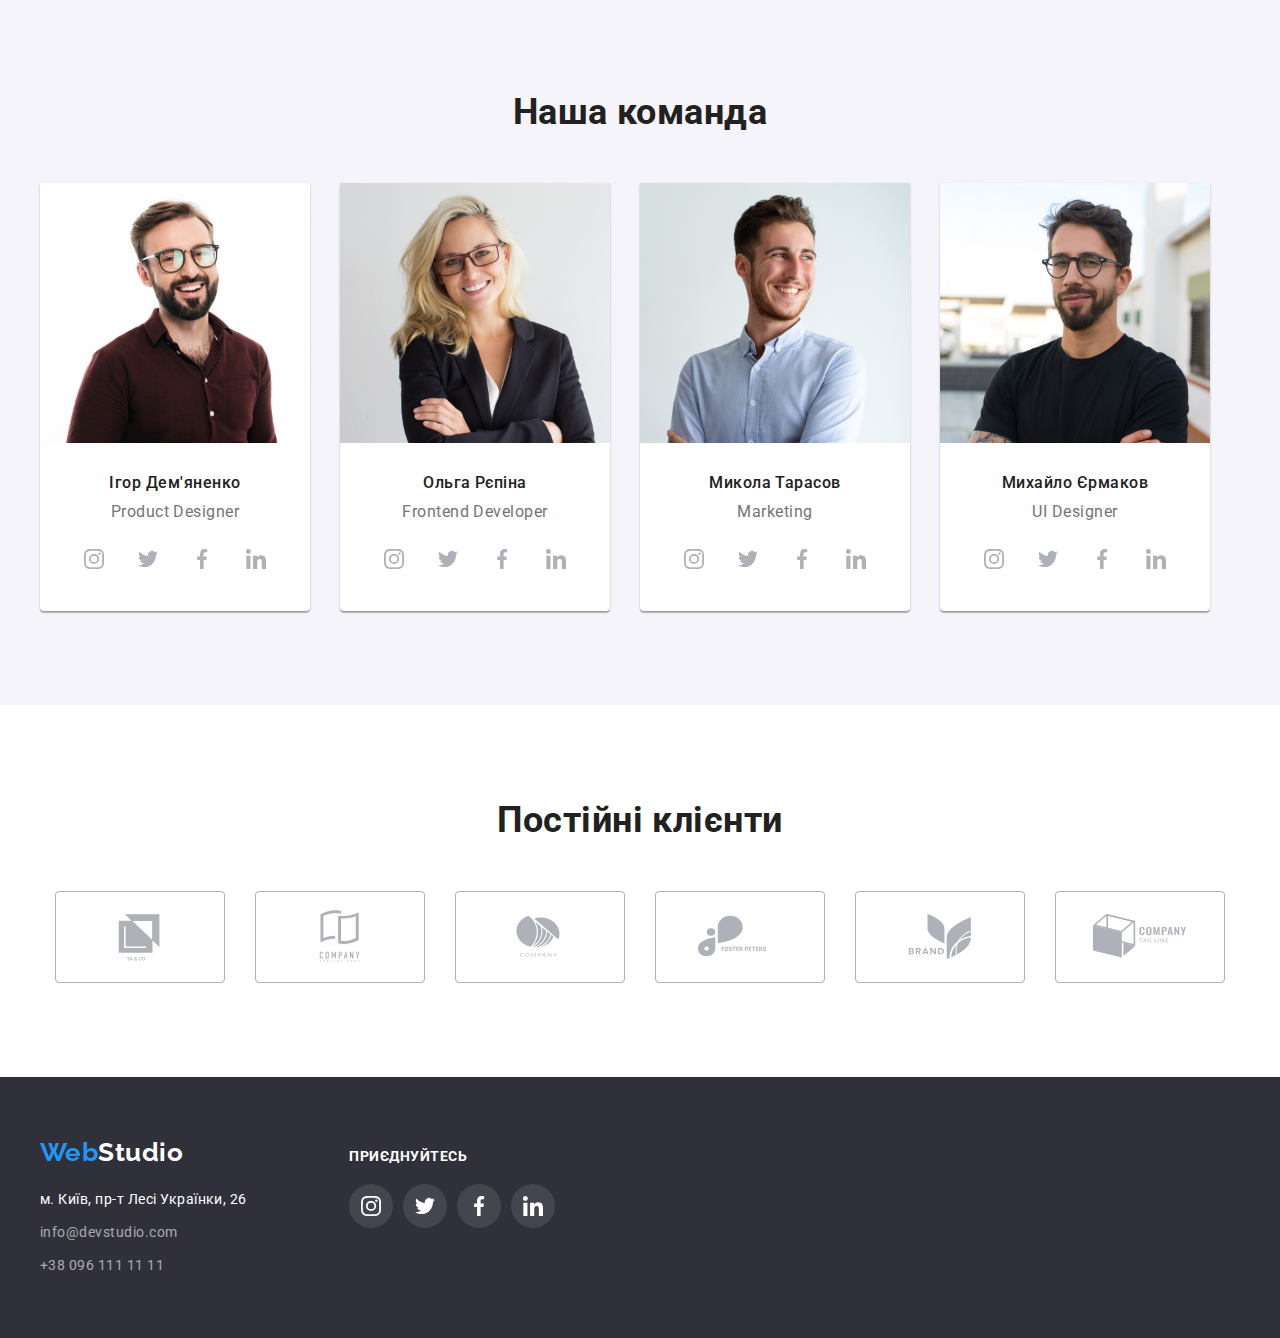
==== commit 5644e555: "Дз 4" ====
--- a/index.html
+++ b/index.html
@@ -51,7 +51,7 @@
         <div class="container">
             <h2 class="visually-hidden">Наші переваги</h2>
             <ul>
-                <li>
+                <li class="advantages-item">
                     <div class="advantages-icon">
                         <svg width="65.32" height="70">
                             <use href="./images/icons.svg#icon-antenna"></use>
@@ -62,7 +62,7 @@
                         Ідейні міркування, і навіть початок повсякденної роботи з формування позиції.
                     </p>
                 </li>
-                <li>
+                <li class="advantages-item">
                     <div class="advantages-icon">
                         <svg width="66.96" height="70">
                             <use href="./images/icons.svg#icon-clock"></use>
@@ -73,7 +73,7 @@
                         Завдання організації, особливо рамки і місце навчання кадрів тягне у себе.
                     </p>
                 </li>
-                <li>
+                <li class="advantages-item">
                     <div class="advantages-icon">
                         <svg width="70" height="53.69">
                             <use href="./images/icons.svg#icon-diagram"></use>
@@ -84,7 +84,7 @@
                         Так само консультація з широким активом значною мірою зумовлює.
                     </p>
                 </li>
-                <li>
+                <li class="advantages-item">
                     <div class="advantages-icon">
                         <svg width="70" height="70">
                             <use href="./images/icons.svg#icon-astronaut"></use>
--- a/css/styles.css
+++ b/css/styles.css
@@ -32,7 +32,9 @@
 }
 
 .container {
-    width: 1200px;
+    width: 1230px;
+    padding-left: 15px;
+    padding-right: 15px;
     margin-left: auto;
     margin-right: auto;
 }
@@ -136,13 +138,16 @@
     fill: var(--primary-text-color);
 }
 
-.link-icon:hover,
-.link-icon:focus {
+.link:hover .link-icon {
     fill: var(--accent-color);
 }
 
+.link:focus .link-icon {
+    fill: var(--accent-color);
+}
+
 .overlay {
-    width: 1600px;
+    max-width: 1600px;
     height: 600px;
     padding-top: 200px;
     padding-bottom: 200px;
@@ -214,6 +219,10 @@
     background-color: var(--header-bg-color);
 }
 
+.advantages-item {
+    width: 270px;
+}
+
 .section-advantages li:not(:last-child) {
     margin-right: 30px;
 }
@@ -343,11 +352,16 @@
     fill: #AFB1B8;
 }
 
-.net-link:hover {
+.net-link:hover,
+.net-link:focus {
     background-color: var(--accent-color);
 }
 
 .net-link:hover .net-icon {
+    fill: var(--header-bg-color);
+}
+
+.net-link:focus .net-icon {
     fill: var(--header-bg-color);
 }
 
@@ -381,11 +395,16 @@
     fill: #AFB1B8;
 }
 
-.clients-link:hover {
+.clients-link:hover,
+.clients-link:focus {
     border: 1px solid var(--accent-color);
 }
 
 .clients-link:hover .clients-icon {
+    fill: var(--accent-color);
+}
+
+.clients-link:focus .clients-icon {
     fill: var(--accent-color);
 }
 
@@ -412,7 +431,7 @@
 .connect {
     display: block;
     display: flex;
-    justify-content: center;
+    justify-content: flex-start;
     align-items: center;
     margin-bottom: 20px;
     font-weight: 700;
@@ -443,7 +462,8 @@
     fill: var(--header-bg-color);
 }
 
-.footer-net-link:hover {
+.footer-net-link:hover,
+.footer-net-link:focus {
     background-color: var(--accent-color);
 }
 
